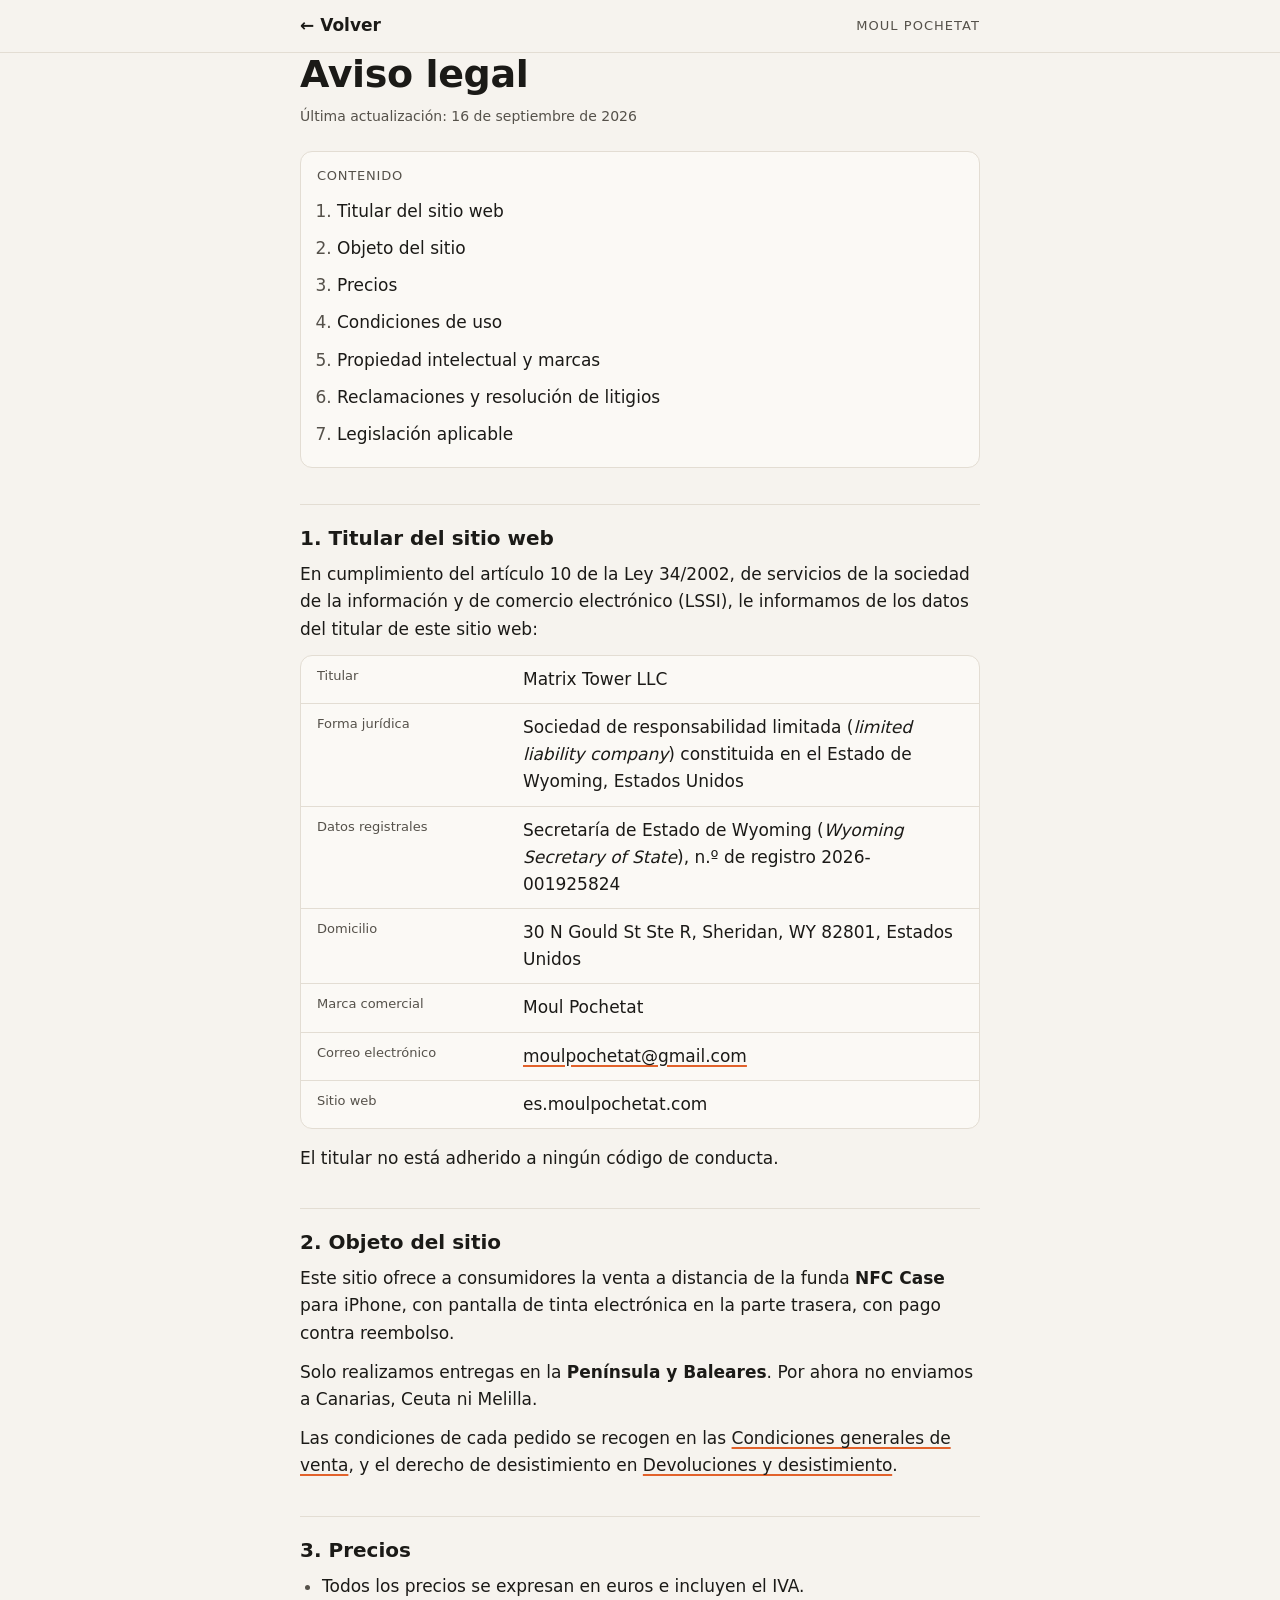
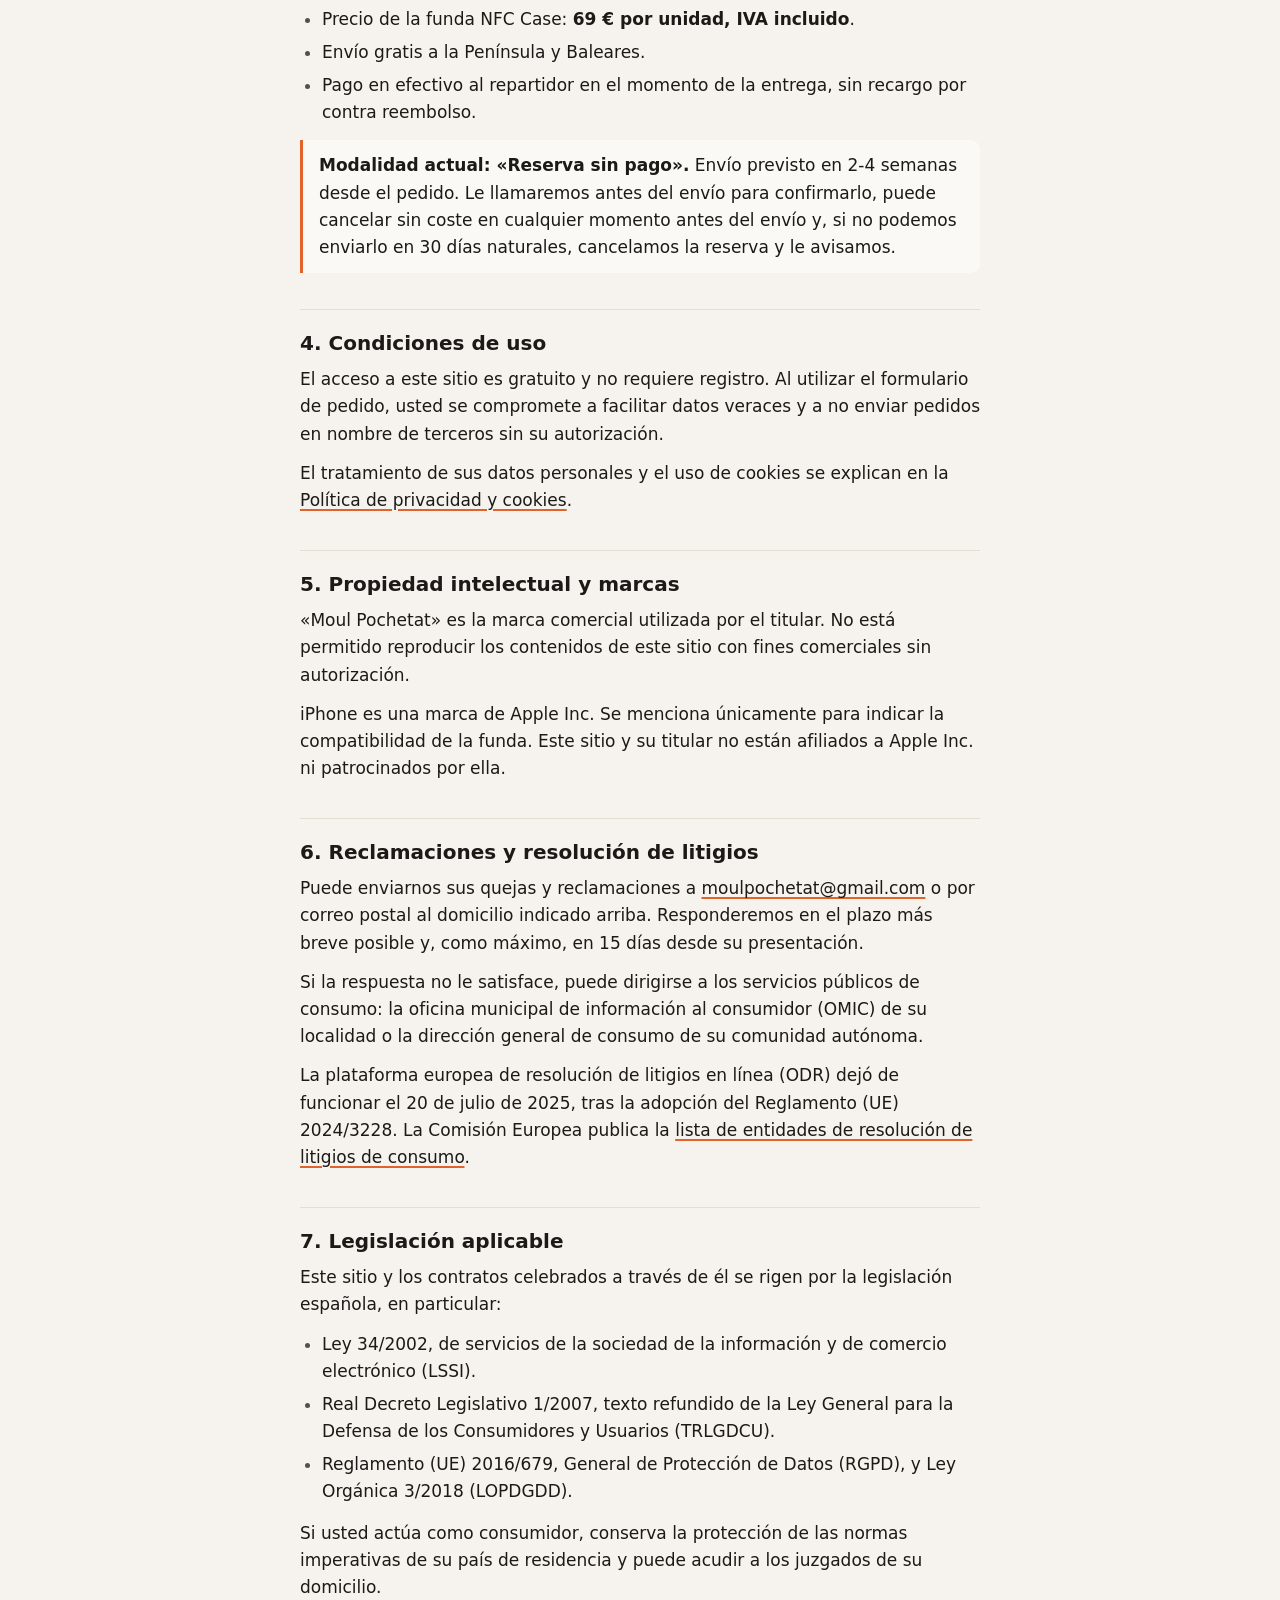
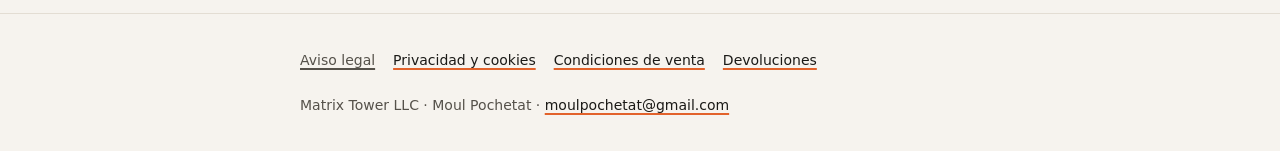
==== legal/aviso-legal.html @ 9d9dead0 "deploy 2026-09-16T18:46Z from nfc-es@84aef46" ====
<!doctype html>
<html lang="es">
<head>
<meta charset="utf-8">
<meta name="viewport" content="width=device-width, initial-scale=1, viewport-fit=cover">
<meta name="robots" content="noindex,nofollow">
<meta name="theme-color" content="#F6F3EE">
<title>Aviso legal · NFC Case</title>
<meta name="description" content="Datos identificativos del titular de es.moulpochetat.com: Matrix Tower LLC, marca comercial Moul Pochetat.">
<link rel="icon" href="data:,">
<link rel="stylesheet" href="legal.css">
</head>
<body>
<header class="top">
  <div class="wrap">
    <a class="back" href="../index.html">← Volver</a>
    <span class="brand">Moul Pochetat</span>
  </div>
</header>

<main class="wrap">
  <h1>Aviso legal</h1>
  <p class="updated">Última actualización: 16 de septiembre de 2026</p>

  <nav class="toc" aria-label="Contenido">
    <p>Contenido</p>
    <ol>
      <li><a href="#titular">Titular del sitio web</a></li>
      <li><a href="#objeto">Objeto del sitio</a></li>
      <li><a href="#precios">Precios</a></li>
      <li><a href="#uso">Condiciones de uso</a></li>
      <li><a href="#propiedad">Propiedad intelectual y marcas</a></li>
      <li><a href="#reclamaciones">Reclamaciones y resolución de litigios</a></li>
      <li><a href="#ley">Legislación aplicable</a></li>
    </ol>
  </nav>

  <h2 id="titular">1. Titular del sitio web</h2>
  <p>En cumplimiento del artículo 10 de la Ley 34/2002, de servicios de la sociedad de la información y de comercio electrónico (LSSI), le informamos de los datos del titular de este sitio web:</p>
  <dl class="facts">
    <div><dt>Titular</dt><dd>Matrix Tower LLC</dd></div>
    <div><dt>Forma jurídica</dt><dd>Sociedad de responsabilidad limitada (<i lang="en">limited liability company</i>) constituida en el Estado de Wyoming, Estados Unidos</dd></div>
    <div><dt>Datos registrales</dt><dd>Secretaría de Estado de Wyoming (<i lang="en">Wyoming Secretary of State</i>), n.º de registro 2026-001925824</dd></div>
    <div><dt>Domicilio</dt><dd>30 N Gould St Ste R, Sheridan, WY 82801, Estados Unidos</dd></div>
    <div><dt>Marca comercial</dt><dd>Moul Pochetat</dd></div>
    <div><dt>Correo electrónico</dt><dd><a href="mailto:moulpochetat@gmail.com">moulpochetat@gmail.com</a></dd></div>
    <div><dt>Sitio web</dt><dd>es.moulpochetat.com</dd></div>
  </dl>
  <p>El titular no está adherido a ningún código de conducta.</p>

  <h2 id="objeto">2. Objeto del sitio</h2>
  <p>Este sitio ofrece a consumidores la venta a distancia de la funda <strong>NFC Case</strong> para iPhone, con pantalla de tinta electrónica en la parte trasera, con pago contra reembolso.</p>
  <p>Solo realizamos entregas en la <strong>Península y Baleares</strong>. Por ahora no enviamos a Canarias, Ceuta ni Melilla.</p>
  <p>Las condiciones de cada pedido se recogen en las <a href="condiciones.html">Condiciones generales de venta</a>, y el derecho de desistimiento en <a href="devoluciones.html">Devoluciones y desistimiento</a>.</p>

  <h2 id="precios">3. Precios</h2>
  <ul>
    <li>Todos los precios se expresan en euros e incluyen el IVA.</li>
    <li>Precio de la funda NFC Case: <strong>69 € por unidad, IVA incluido</strong>.</li>
    <li>Envío gratis a la Península y Baleares.</li>
    <li>Pago en efectivo al repartidor en el momento de la entrega, sin recargo por contra reembolso.</li>
  </ul>
  <div class="note">
    <p><strong>Modalidad actual: «Reserva sin pago».</strong> Envío previsto en 2-4 semanas desde el pedido. Le llamaremos antes del envío para confirmarlo, puede cancelar sin coste en cualquier momento antes del envío y, si no podemos enviarlo en 30 días naturales, cancelamos la reserva y le avisamos.</p>
  </div>

  <h2 id="uso">4. Condiciones de uso</h2>
  <p>El acceso a este sitio es gratuito y no requiere registro. Al utilizar el formulario de pedido, usted se compromete a facilitar datos veraces y a no enviar pedidos en nombre de terceros sin su autorización.</p>
  <p>El tratamiento de sus datos personales y el uso de cookies se explican en la <a href="privacidad.html">Política de privacidad y cookies</a>.</p>

  <h2 id="propiedad">5. Propiedad intelectual y marcas</h2>
  <p>«Moul Pochetat» es la marca comercial utilizada por el titular. No está permitido reproducir los contenidos de este sitio con fines comerciales sin autorización.</p>
  <p>iPhone es una marca de Apple Inc. Se menciona únicamente para indicar la compatibilidad de la funda. Este sitio y su titular no están afiliados a Apple Inc. ni patrocinados por ella.</p>

  <h2 id="reclamaciones">6. Reclamaciones y resolución de litigios</h2>
  <p>Puede enviarnos sus quejas y reclamaciones a <a href="mailto:moulpochetat@gmail.com">moulpochetat@gmail.com</a> o por correo postal al domicilio indicado arriba. Responderemos en el plazo más breve posible y, como máximo, en 15 días desde su presentación.</p>
  <p>Si la respuesta no le satisface, puede dirigirse a los servicios públicos de consumo: la oficina municipal de información al consumidor (OMIC) de su localidad o la dirección general de consumo de su comunidad autónoma.</p>
  <p>La plataforma europea de resolución de litigios en línea (ODR) dejó de funcionar el 20 de julio de 2025, tras la adopción del Reglamento (UE) 2024/3228. La Comisión Europea publica la <a href="https://consumer-redress.ec.europa.eu/dispute-resolution-bodies" rel="noopener">lista de entidades de resolución de litigios de consumo</a>.</p>

  <h2 id="ley">7. Legislación aplicable</h2>
  <p>Este sitio y los contratos celebrados a través de él se rigen por la legislación española, en particular:</p>
  <ul>
    <li>Ley 34/2002, de servicios de la sociedad de la información y de comercio electrónico (LSSI).</li>
    <li>Real Decreto Legislativo 1/2007, texto refundido de la Ley General para la Defensa de los Consumidores y Usuarios (TRLGDCU).</li>
    <li>Reglamento (UE) 2016/679, General de Protección de Datos (RGPD), y Ley Orgánica 3/2018 (LOPDGDD).</li>
  </ul>
  <p>Si usted actúa como consumidor, conserva la protección de las normas imperativas de su país de residencia y puede acudir a los juzgados de su domicilio.</p>
</main>

<footer class="foot-legal">
  <div class="wrap">
    <nav aria-label="Información legal">
      <ul>
        <li><a href="aviso-legal.html" aria-current="page">Aviso legal</a></li>
        <li><a href="privacidad.html">Privacidad y cookies</a></li>
        <li><a href="condiciones.html">Condiciones de venta</a></li>
        <li><a href="devoluciones.html">Devoluciones</a></li>
      </ul>
    </nav>
    <p>Matrix Tower LLC · Moul Pochetat · <a href="mailto:moulpochetat@gmail.com">moulpochetat@gmail.com</a></p>
  </div>
</footer>
</body>
</html>
---- legal/legal.css ----
/* Páginas legales — NFC Case España. Sin scripts ni recursos externos. Tokens alineados con la LP. */
:root{
  --paper:#F6F3EE;
  --ink:#1B1A17;
  --ink-2:#55514A;
  --line:#E3DDD3;
  --accent:#E2622B;
  --card:#FBF9F5;
  --measure:680px;
  --gutter:16px;
}
*,*::before,*::after{box-sizing:border-box}
html{-webkit-text-size-adjust:100%;text-size-adjust:100%}
body{
  margin:0;background:var(--paper);color:var(--ink);
  font-family:system-ui,-apple-system,"Segoe UI",Roboto,"Helvetica Neue",Arial,sans-serif;
  font-size:16px;line-height:1.6;
  overflow-wrap:break-word;
}
a{color:var(--ink);text-decoration:underline;text-decoration-color:var(--accent);text-decoration-thickness:2px;text-underline-offset:3px}
a:hover{color:var(--accent)}
a:focus-visible{outline:2px solid var(--accent);outline-offset:3px;border-radius:2px}

.wrap{max-width:calc(var(--measure) + 2 * var(--gutter));margin:0 auto;padding:0 var(--gutter)}

/* Cabecera */
.top{border-bottom:1px solid var(--line);position:sticky;top:0;background:var(--paper);z-index:1}
.top .wrap{display:flex;align-items:center;justify-content:space-between;gap:12px;min-height:52px;padding-top:env(safe-area-inset-top)}
.back{display:inline-flex;align-items:center;min-height:44px;font-weight:600;text-decoration:none}
.back:hover{text-decoration:underline}
.brand{font-size:13px;letter-spacing:.08em;text-transform:uppercase;color:var(--ink-2)}

/* Contenido */
main{padding:28px 0 40px}
h1{font-size:clamp(28px,7vw,38px);line-height:1.15;letter-spacing:-.01em;margin:0 0 8px}
.updated{margin:0 0 24px;color:var(--ink-2);font-size:14px}
.lead{font-size:17px;margin:0 0 8px}
h2{font-size:20px;line-height:1.3;margin:36px 0 10px;padding-top:20px;border-top:1px solid var(--line);scroll-margin-top:64px}
h3{font-size:16px;margin:22px 0 6px;scroll-margin-top:64px}
p{margin:0 0 12px}
ul,ol{margin:0 0 14px;padding-left:22px}
li{margin:0 0 6px}
li::marker{color:var(--ink-2)}
strong{font-weight:650}
small,.muted{color:var(--ink-2)}
abbr{text-decoration:none}

/* Índice */
.toc{background:var(--card);border:1px solid var(--line);border-radius:12px;padding:14px 16px;margin:0 0 8px}
.toc p{margin:0 0 6px;font-size:13px;letter-spacing:.06em;text-transform:uppercase;color:var(--ink-2)}
.toc ol{margin:0;padding-left:20px}
.toc li{margin:0}
.toc a{display:inline-block;padding:5px 0;text-decoration:none}
.toc a:hover{text-decoration:underline}

/* Datos de identificación */
.facts{margin:0 0 16px;border:1px solid var(--line);border-radius:12px;background:var(--card);overflow:hidden}
.facts div{padding:10px 16px;border-top:1px solid var(--line)}
.facts div:first-child{border-top:0}
.facts dt{font-size:13px;color:var(--ink-2);margin:0}
.facts dd{margin:0;font-weight:500}
@media (min-width:560px){
  .facts div{display:grid;grid-template-columns:190px 1fr;gap:16px}
}

/* Aviso destacado */
.note{border-left:3px solid var(--accent);background:var(--card);padding:12px 16px;margin:0 0 16px;border-radius:0 10px 10px 0}
.note p:last-child,.note ul:last-child{margin-bottom:0}

/* Fichas (cookies, finalidades) */
.cards{display:grid;gap:10px;margin:0 0 16px}
.card{border:1px solid var(--line);border-radius:12px;background:var(--card);padding:12px 16px}
.card h3,.card h4{margin:0 0 6px;font-size:16px}
.card h4 code{font-size:15px}
.card dl{margin:0;display:grid;grid-template-columns:max-content 1fr;gap:2px 12px;font-size:15px}
.card dt{color:var(--ink-2)}
.card dd{margin:0}
.tag{display:inline-block;font-size:12px;font-weight:600;letter-spacing:.04em;text-transform:uppercase;padding:2px 8px;border-radius:999px;border:1px solid var(--line);color:var(--ink-2);vertical-align:middle;margin-left:6px}
.tag.on{border-color:var(--accent);color:var(--ink)}
code{font-family:ui-monospace,SFMono-Regular,Menlo,Consolas,monospace;font-size:.92em;background:#EFEAE2;padding:1px 5px;border-radius:5px}

/* Formulario de desistimiento (Anexo B) */
.form{border:1.5px dashed var(--ink-2);border-radius:12px;background:#fff;padding:18px 16px;margin:8px 0 16px}
.form h3{margin:0 0 4px}
.form .hint{font-size:14px;color:var(--ink-2);margin:0 0 14px}
.form .to{margin:0 0 14px}
.form .row{margin:0 0 14px}
.form .row span{display:block;font-size:15px}
.form .fill{display:block;height:30px;border-bottom:1px solid var(--ink-2)}
.form .fill.tall{height:60px}
.form .foot{font-size:14px;color:var(--ink-2);margin:6px 0 0}

/* Pie */
.foot-legal{border-top:1px solid var(--line);padding:24px 0 calc(28px + env(safe-area-inset-bottom));font-size:14px;color:var(--ink-2)}
.foot-legal nav ul{list-style:none;margin:0 0 12px;padding:0;display:flex;flex-wrap:wrap;gap:0 18px}
.foot-legal nav li{margin:0}
.foot-legal nav a{display:inline-flex;align-items:center;min-height:44px}
.foot-legal a[aria-current="page"]{text-decoration-color:var(--ink-2);color:var(--ink-2)}
.foot-legal p{margin:0 0 6px}

@media (min-width:720px){
  body{font-size:17px}
  main{padding-top:44px}
}

@media print{
  :root{--paper:#fff;--card:#fff}
  .top,.foot-legal nav,.toc{display:none}
  body{font-size:12pt;color:#000}
  a{text-decoration:none}
  h2{break-after:avoid}
  .form,.card,.facts{break-inside:avoid}
}
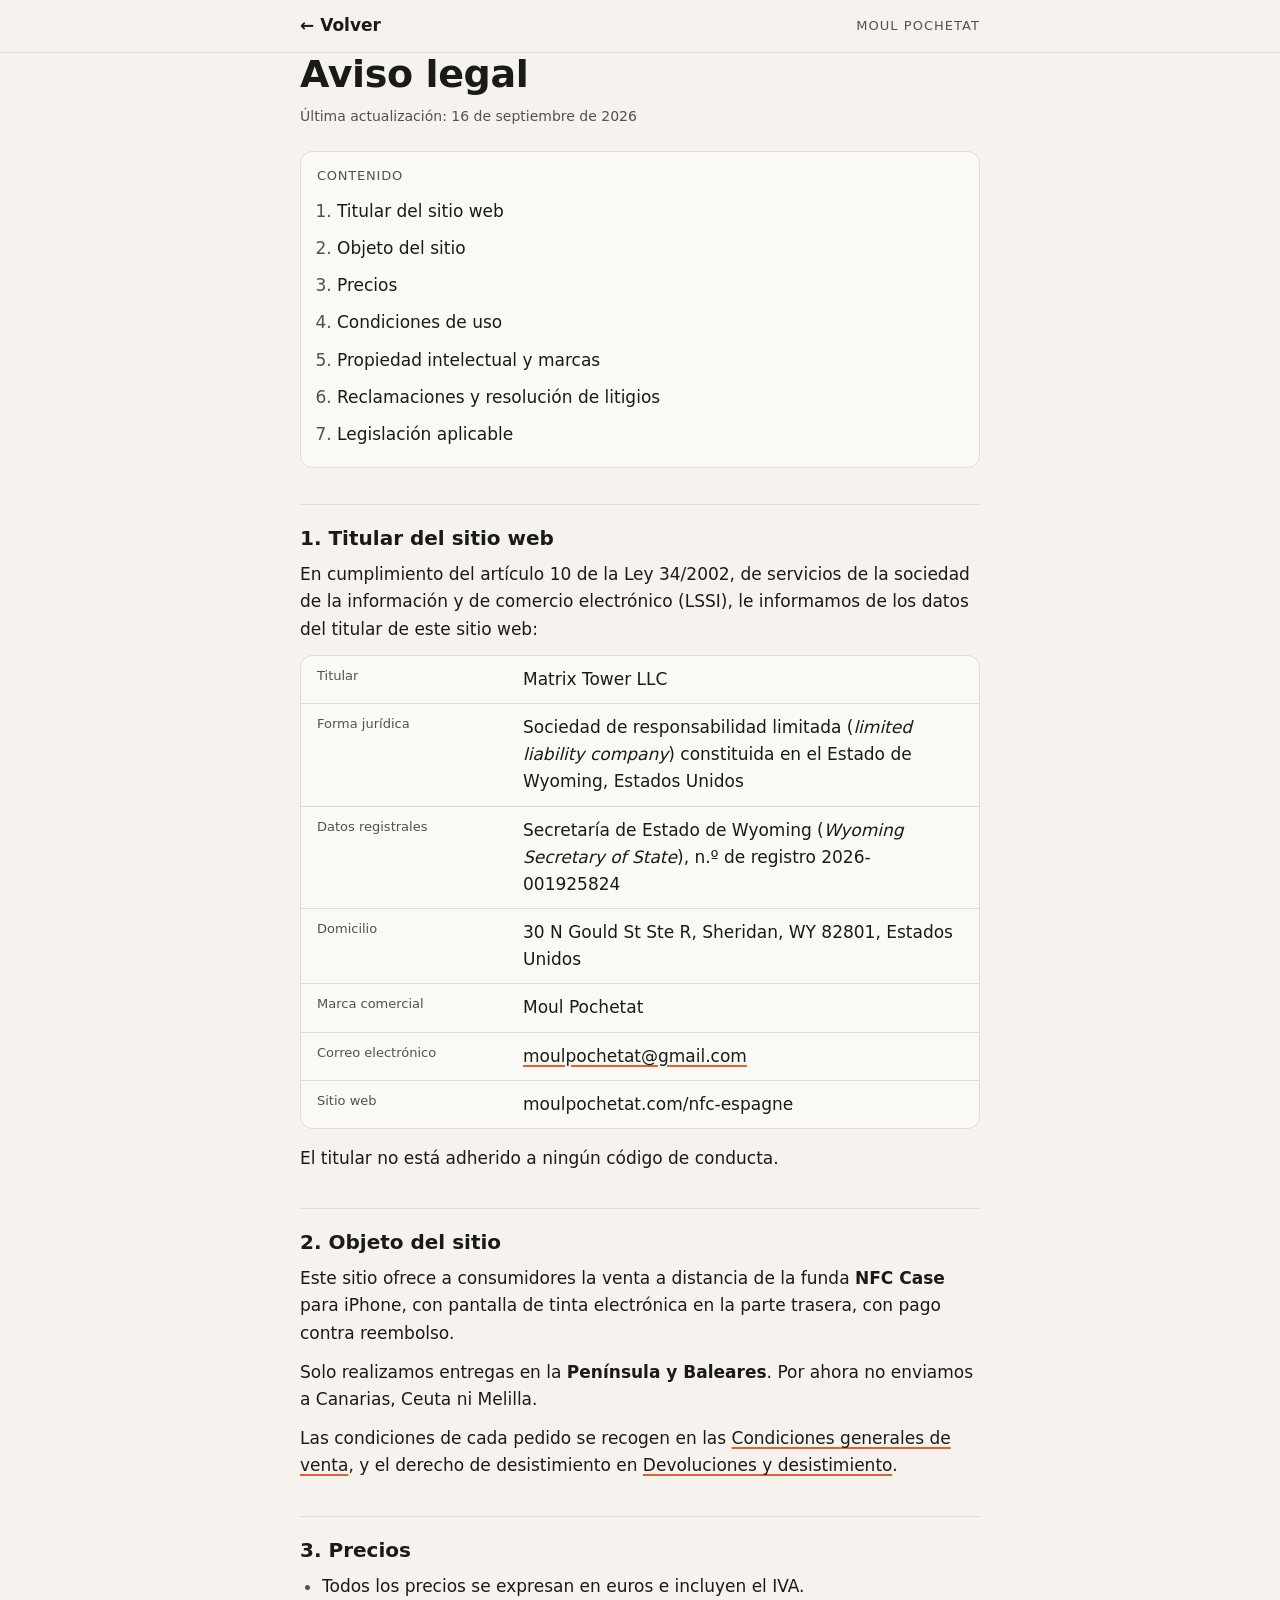
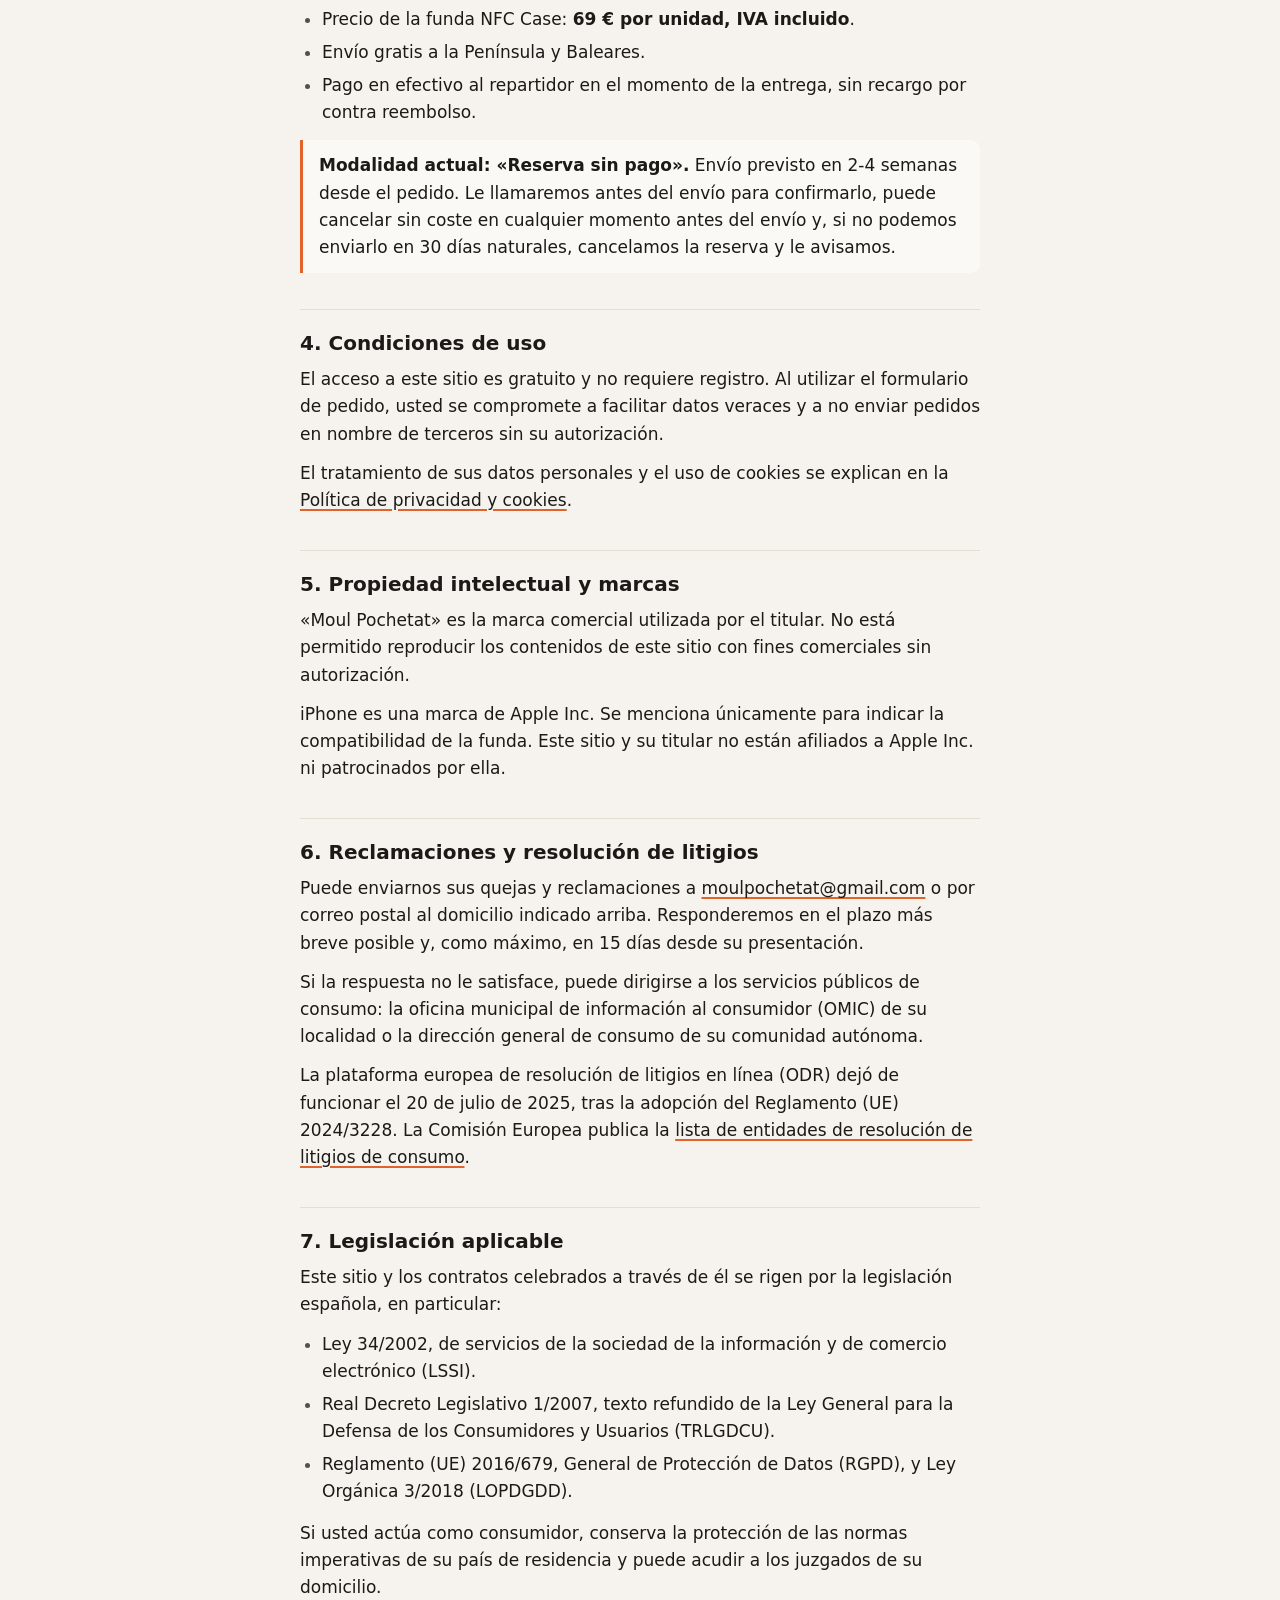
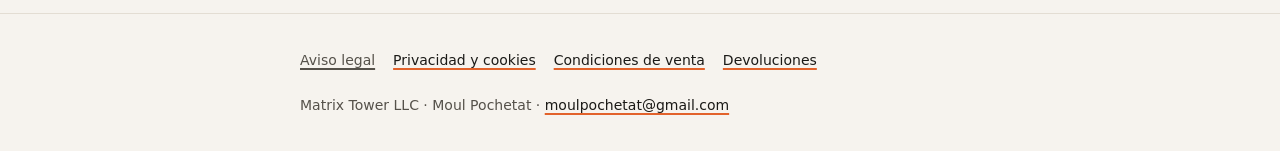
==== commit cd2f54c6: "deploy 2026-09-16T20:29Z from nfc-es@32dc506" ====
--- a/legal/aviso-legal.html
+++ b/legal/aviso-legal.html
@@ -6,7 +6,7 @@
 <meta name="robots" content="noindex,nofollow">
 <meta name="theme-color" content="#F6F3EE">
 <title>Aviso legal · NFC Case</title>
-<meta name="description" content="Datos identificativos del titular de es.moulpochetat.com: Matrix Tower LLC, marca comercial Moul Pochetat.">
+<meta name="description" content="Datos identificativos del titular de moulpochetat.com/nfc-espagne: Matrix Tower LLC, marca comercial Moul Pochetat.">
 <link rel="icon" href="data:,">
 <link rel="stylesheet" href="legal.css">
 </head>
@@ -44,7 +44,7 @@
     <div><dt>Domicilio</dt><dd>30 N Gould St Ste R, Sheridan, WY 82801, Estados Unidos</dd></div>
     <div><dt>Marca comercial</dt><dd>Moul Pochetat</dd></div>
     <div><dt>Correo electrónico</dt><dd><a href="mailto:moulpochetat@gmail.com">moulpochetat@gmail.com</a></dd></div>
-    <div><dt>Sitio web</dt><dd>es.moulpochetat.com</dd></div>
+    <div><dt>Sitio web</dt><dd>moulpochetat.com/nfc-espagne</dd></div>
   </dl>
   <p>El titular no está adherido a ningún código de conducta.</p>
 
